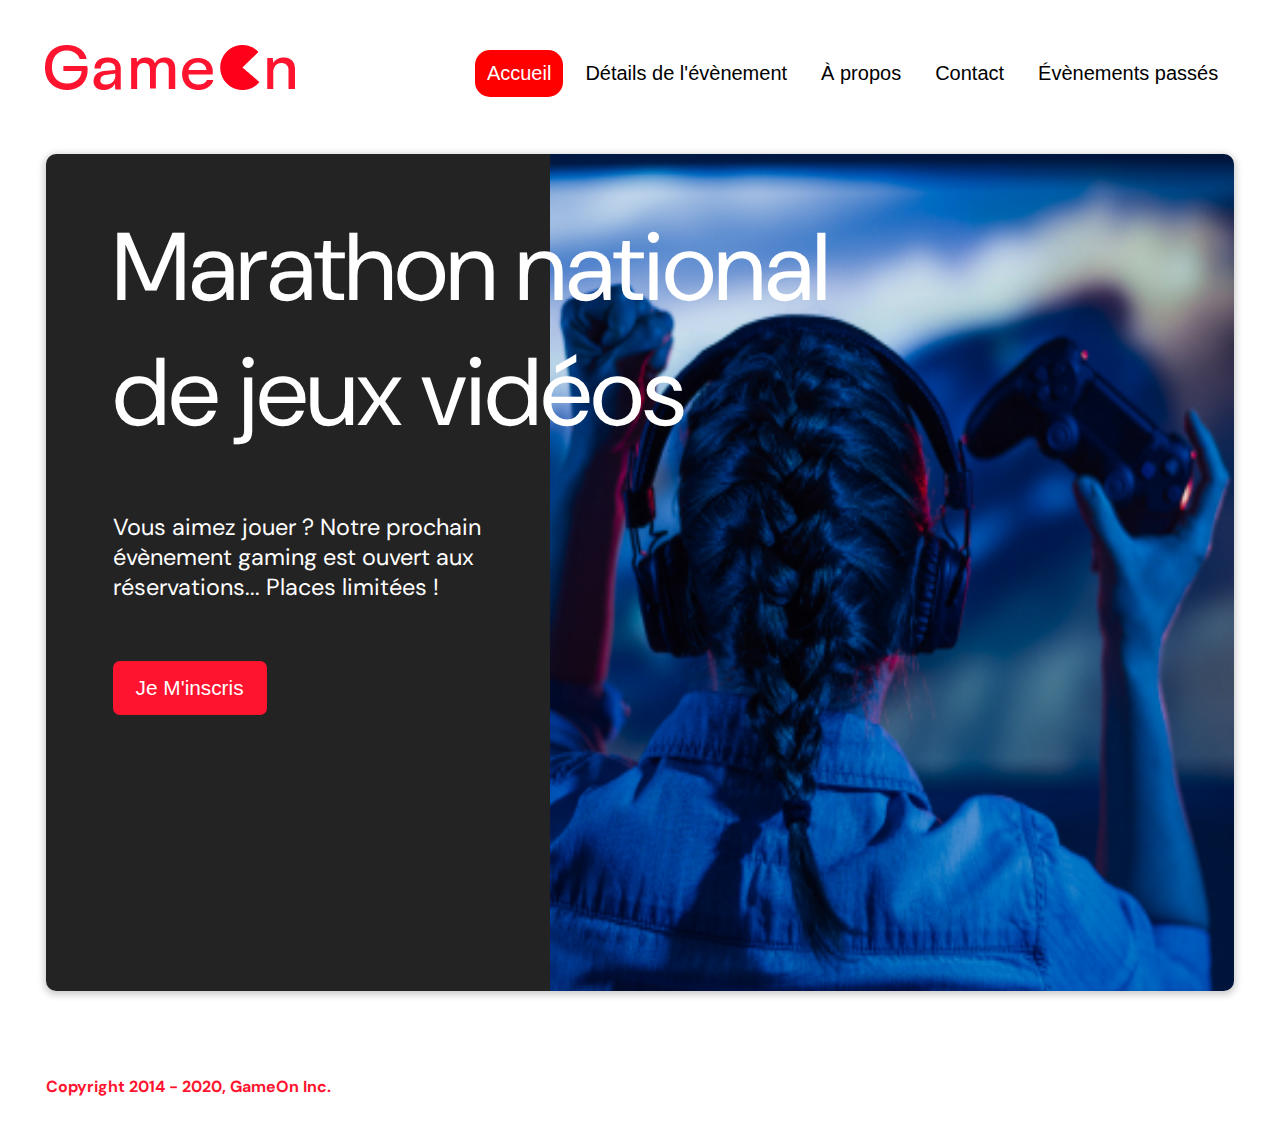
==== index.html @ ac8b0df8 "modif responsive" ====
<!DOCTYPE html>
<html lang="en">
  <head>
    <meta charset="utf-8" />
    <title>Reservation</title>
    <meta name="viewport" content="width=device-width,initial-scale=1" />
    <link rel="stylesheet" href="modal.css" />
    <link
      rel="stylesheet"
      href="https://cdnjs.cloudflare.com/ajax/libs/font-awesome/4.7.0/css/font-awesome.min.css"
    />
    <link
      href="https://fonts.googleapis.com/css?family=DM+Sans"
      rel="stylesheet"
    />
  </head>

  <body>
    <div class="topnav" id="myTopnav">
      <div class="header-logo">
        <img src="Logo.png" alt="logo of GameOn" />
      </div>
      <div class="main-navbar">
        <a href="#" class="active"><span>Accueil</span></a>
        <a href="#"><span>Détails de l'évènement</span></a>
        <a href="#"><span>À propos</span></a>
        <a href="#"><span>Contact</span></a>
        <a href="#"><span>Évènements passés</span></a>
        <a href="javascript:void(0);" class="icon" onclick="editNav()">
          <i class="fa fa-bars"></i>
        </a>
      </div>
    </div>
    <main>
      <div class="hero-section">
        <div class="hero-content">
          <h1 class="hero-headline">
            Marathon national
            <br />
            de jeux vidéos
          </h1>
          <p class="hero-text">
            Vous aimez jouer ? Notre prochain évènement gaming est ouvert aux
            réservations... Places limitées !
          </p>
          <button class="btn-signup modal-btn">je m'inscris</button>
        </div>
        <div class="hero-img">
          <img src="./bg_img.jpg" alt="img" />
        </div>
        <button class="btn-signup modal-btn">je m'inscris</button>
      </div>

      <div class="bground">
        <div class="content">
          <span class="close"></span>
          <div class="modal-body modal-confirm">
            Merci pour votre inscription!
            <form
              name="reserve"
              onsubmit="event => validate(event);"
              novalidate
            >
              <input class="btn-submit" type="submit" value="Close" />
            </form>
          </div>

          <div class="modal-body modal-form">
            <form
              name="reserve"
              onsubmit="event => validate(event);"
              novalidate
            >
              <div class="formData">
                <label for="first">Prénom</label>
                <br />
                <input
                  class="text-control"
                  type="text"
                  id="first"
                  name="first"
                  placeholder="ex:Pierre"
                />
                <span class="firstName error">
                  * Veuillez entrer 2 caractères ou plus pour le champ du
                  prénom.
                </span>
                <br />
              </div>
              <div class="formData">
                <label for="last">Nom</label>
                <br />
                <input
                  class="text-control"
                  type="text"
                  id="last"
                  name="last"
                  placeholder="ex: Dupont"
                />
                <span class="lastName error">
                  * Veuillez entrer 2 caractères ou plus pour le champ du nom.
                </span>
                <br />
              </div>
              <div class="formData">
                <label for="email">E-mail</label>
                <br />
                <input
                  class="text-control"
                  type="email"
                  id="email"
                  name="email"
                  placeholder="ex: pierre.dupont@yahoo.com"
                />
                <span class="myEmail error">
                  * Veuillez entrer une adresse email valide.
                </span>
                <br />
              </div>
              <div class="formData">
                <label for="birthdate">Date de naissance</label>
                <br />
                <input
                  class="text-control"
                  type="date"
                  id="birthdate"
                  name="birthdate"
                />
                <br />
                <span class="mybirthdate error">
                  * Vous devez entrer votre date de naissance.
                </span>
                <br />
              </div>
              <div class="formData">
                <label>
                  À combien de tournois GameOn avez-vous déjà participé ?
                </label>
                <br />
                <input
                  type="number"
                  class="text-control"
                  id="quantity"
                  name="quantity"
                />
                <br />
                <span class="myQuantityTournament error">
                  * Indiquer au moins un "0" si c'est votre première fois.
                </span>
              </div>
              <p class="text-label">Quelles villes ?</p>
              <div class="formData">
                <input
                  class="checkbox-input"
                  type="radio"
                  id="location1"
                  name="location"
                  value="New York"
                />
                <label class="checkbox-label" for="location1">
                  <span class="checkbox-icon"></span>
                  New York
                </label>
                <input
                  class="checkbox-input"
                  type="radio"
                  id="location2"
                  name="location"
                  value="San Francisco"
                />
                <label class="checkbox-label" for="location2">
                  <span class="checkbox-icon"></span>
                  San Francisco
                </label>
                <input
                  class="checkbox-input"
                  type="radio"
                  id="location3"
                  name="location"
                  value="Seattle"
                />
                <label class="checkbox-label" for="location3">
                  <span class="checkbox-icon"></span>
                  Seattle
                </label>
                <input
                  class="checkbox-input"
                  type="radio"
                  id="location4"
                  name="location"
                  value="Chicago"
                />
                <label class="checkbox-label" for="location4">
                  <span class="checkbox-icon"></span>
                  Chicago
                </label>
                <input
                  class="checkbox-input"
                  type="radio"
                  id="location5"
                  name="location"
                  value="Boston"
                />
                <label class="checkbox-label" for="location5">
                  <span class="checkbox-icon"></span>
                  Boston
                </label>
                <input
                  class="checkbox-input"
                  type="radio"
                  id="location6"
                  name="location"
                  value="Portland"
                />
                <label class="checkbox-label" for="location6">
                  <span class="checkbox-icon"></span>
                  Portland
                </label>
                <br />
                <span class="myLocation error">
                  * Vous devez entrer une ville malgré tout.
                </span>
              </div>

              <div class="formData">
                <input
                  class="checkbox-input"
                  type="checkbox"
                  id="checkbox1"
                  checked
                />
                <label class="checkbox2-label" for="checkbox1">
                  <span class="checkbox-icon"></span>
                  J'ai lu et accepté les conditions d'utilisation.
                </label>
                <br />
                <input class="checkbox-input" type="checkbox" id="checkbox2" />
                <label class="checkbox2-label" for="checkbox2">
                  <span class="checkbox-icon"></span>
                  Je Je souhaite être prévenu des prochains évènements.
                </label>
                <br />
              </div>

              <input class="btn-submit" type="submit" value="C'est parti" />
            </form>
          </div>
        </div>
      </div>

      <div class="success">
        <div class="content">
          <span class="close"></span>
          <div class="modal-body">
            Merci pour votre inscription
            <form name="reserve" onsubmit="event =>  validate(event);" novalidate>
              <input class="btn-submit" type="submit" value="Close" />
            </form>
          </div>
        </div>
      </div>
    </main>
    <footer>
      <p class="copyrights">Copyright 2014 - 2020, GameOn Inc.</p>
    </footer>
    <script src="modal.js"></script>
  </body>
</html>
---- modal.css ----
:root {
  --font-default: 'DM Sans', Arial, Helvetica, sans-serif;
  --font-slab: var(--font-default);
  --modal-duration: 0.8s;
}
* {
  box-sizing: border-box;
  margin: 0;
  padding: 0;
}
/* Landing Page */

body {
  margin: 0;
  display: flex;
  flex-direction: column;
  background-image: url('background.png');
  font-family: var(--font-default);
  font-size: 18px;
  max-width: 1300px;
  margin: 0 auto;
}

p {
  margin-bottom: 0;
  padding: 0.5vw;
}

img {
  /* padding-right: 1rem; */
  width: auto;
  height: auto;
}

.topnav {
  overflow: hidden;
  margin: 3.5%;
}
.header-logo {
  float: left;
}
.main-navbar {
  float: right;
}
.topnav a {
  float: left;
  display: block;
  color: #000000;
  text-align: center;
  padding: 12px 12px;
  margin: 5px;
  text-decoration: none;
  font-size: 20px;
  font-family: Roboto, sans-serif;
}

.topnav a:hover {
  background-color: #ff0000;
  color: #ffffff;
  border-radius: 15px;
}

.topnav a.active {
  background-color: #ff0000;
  color: #ffffff;
  border-radius: 15px;
}

.topnav .icon {
  display: none;
}

@media screen and (max-width: 768px) {
  .topnav a {
    display: none;
  }
  .topnav a.icon {
    float: right;
    display: block;
  }
}

@media screen and (max-width: 768px) {
  .topnav.responsive {
    position: relative;
  }
  .topnav.responsive .icon {
    position: absolute;
    right: 0;
    top: 0;
  }
  .topnav.responsive a {
    float: none;
    display: block;
    text-align: left;
  }
}

main {
  font-size: 130%;
  font-weight: bolder;
  color: black;
  padding-top: 0.5vw;
  padding-left: 2vw;
  padding-right: 2vw;
  margin: 1px 20px 15px;
  border-radius: 2rem;
  text-align: justify;
}

.modal-btn {
  font-size: 145%;
  background: #fe142f;
  display: flex;
  margin: auto;
  padding: 2em;
  color: #fff;
  padding: 0.75rem 2.5rem;
  border-radius: 1rem;
  cursor: pointer;
}

.modal-btn:hover {
  background: #3876ac;
}

.footer {
  margin: 20px;
  padding: 10px;
  font-family: var(--font-slab);
}

/* Modal form */

.button {
  background: #fe142f;
  margin-top: 0.5em;
  padding: 1em;
  color: #fff;
  border-radius: 15px;
  cursor: pointer;
  font-size: 16px;
}

.button:hover {
  background: #3876ac;
}

.smFont {
  font-size: 16px;
}

.bground {
  display: none;
  position: fixed;
  z-index: 1;
  left: 0;
  top: 0;
  height: 100%;
  width: 100%;
  overflow: auto;
  background-color: rgba(26, 39, 156, 0.4);
}

.success {
  display: none;
  position: fixed;
  z-index: 1;
  left: 0;
  top: 0;
  height: 100%;
  width: 100%;
  overflow: auto;
  background-color: rgba(26, 39, 156, 0.4);
  .hide {
  }
}

.content {
  margin: 5% auto;
  width: 100%;
  max-width: 500px;
  animation-name: modalopen;
  animation-duration: var(--modal-duration);
  background: #232323;
  border-radius: 10px;
  overflow: hidden;
  position: relative;
  color: #fff;
  padding-top: 10px;
}

.modal-body {
  padding: 15px 8%;
  margin: 15px auto;
}

.modal-confirm {
  display: none;
}

label {
  font-family: var(--font-default);
  font-size: 17px;
  font-weight: normal;
  display: inline-block;
  margin-bottom: 11px;
}
input {
  padding: 8px;
  border: 0.8px solid #ccc;
  outline: none;
}
.text-control {
  margin: 0;
  padding: 8px;
  width: 100%;
  border-radius: 8px;
  font-size: 20px;
  height: 48px;
}
.formData[data-error]::after {
  content: attr(data-error);
  font-size: 0.4em;
  color: #e54858;
  display: block;
  margin-top: 7px;
  margin-bottom: 7px;
  text-align: right;
  line-height: 0.3;
  opacity: 0;
  transition: 0.3s;
}
.formData[data-error-visible='true']::after {
  opacity: 1;
}
.formData[data-error-visible='true'] .text-control {
  border: 2px solid #e54858;
}

input[data-error]::after {
  content: attr(data-error);
  font-size: 0.4em;
  color: red;
}

/* Ajouter validation ou messages d'erreur #3 */

.error {
  display: none;
  color: red;
  font-size: 0.4em;
}

.checkbox-label,
.checkbox2-label {
  position: relative;
  margin-left: 36px;
  font-size: 12px;
  font-weight: normal;
}
.checkbox-label .checkbox-icon,
.checkbox2-label .checkbox-icon {
  display: block;
  width: 20px;
  height: 20px;
  border: 2px solid #279e7a;
  border-radius: 50%;
  text-indent: 29px;
  white-space: nowrap;
  position: absolute;
  left: -30px;
  top: -1px;
  transition: 0.3s;
}
.checkbox-label .checkbox-icon::after,
.checkbox2-label .checkbox-icon::after {
  content: '';
  width: 13px;
  height: 13px;
  background-color: #279e7a;
  border-radius: 50%;
  text-indent: 29px;
  white-space: nowrap;
  position: absolute;
  left: 50%;
  top: 50%;
  transform: translate(-50%, -50%);
  transition: 0.3s;
  opacity: 0;
}
.checkbox-input {
  display: none;
}
.checkbox-input:checked + .checkbox-label .checkbox-icon::after,
.checkbox-input:checked + .checkbox2-label .checkbox-icon::after {
  opacity: 1;
}
.checkbox-input:checked + .checkbox2-label .checkbox-icon {
  background: #279e7a;
}
.checkbox2-label .checkbox-icon {
  border-radius: 4px;
  border: 0;
  background: #c4c4c4;
}
.checkbox2-label .checkbox-icon::after {
  width: 7px;
  height: 4px;
  border-radius: 2px;
  background: transparent;
  border: 2px solid transparent;
  border-bottom-color: #fff;
  border-left-color: #fff;
  transform: rotate(-55deg);
  left: 21%;
  top: 19%;
}
.close {
  position: absolute;
  right: 15px;
  top: 15px;
  width: 32px;
  height: 32px;
  opacity: 1;
  cursor: pointer;
  transform: scale(0.7);
}
.close:before,
.close:after {
  position: absolute;
  left: 15px;
  content: ' ';
  height: 33px;
  width: 3px;
  background-color: #fff;
}
.close:before {
  transform: rotate(45deg);
}
.close:after {
  transform: rotate(-45deg);
}
.btn-submit,
.btn-signup {
  background: #fe142f;
  display: block;
  margin: 0 auto;
  border-radius: 7px;
  font-size: 1rem;
  padding: 12px 82px;
  color: #fff;
  cursor: pointer;
  border: 0;
}
/* custom select styles */
.custom-select {
  position: relative;
  font-family: Arial;
  font-size: 1.1rem;
  font-weight: normal;
}

.custom-select select {
  display: none;
}
.select-selected {
  background-color: #fff;
}

/* Style the arrow inside the select element: */
.select-selected:after {
  position: absolute;
  content: '';
  top: 10px;
  right: 13px;
  width: 11px;
  height: 11px;
  border: 3px solid transparent;
  border-bottom-color: #f00;
  border-left-color: #f00;
  transform: rotate(-48deg);
  border-radius: 5px 0 5px 0;
}

/* Point the arrow upwards when the select box is open (active): */
.select-selected.select-arrow-active:after {
  transform: rotate(135deg);
  top: 13px;
}

.select-items div,
.select-selected {
  color: #000;
  padding: 11px 16px;
  border: 1px solid transparent;
  border-color: transparent transparent rgba(0, 0, 0, 0.1) transparent;
  cursor: pointer;
  border-radius: 8px;
  height: 48px;
}

/* Style items (options): */
.select-items {
  position: absolute;
  background-color: #fff;
  top: 89%;
  left: 0;
  right: 0;
  z-index: 99;
}

/* Hide the items when the select box is closed: */
.select-hide {
  display: none;
}

.select-items div:hover,
.same-as-selected {
  background-color: rgba(0, 0, 0, 0.1);
}
/* custom select end */
.text-label {
  font-weight: normal;
  font-size: 16px;
}
.hero-section {
  min-height: 93vh;
  border-radius: 10px;
  display: grid;
  grid-template-columns: repeat(12, 1fr);
  overflow: hidden;
  box-shadow: 0 2px 7px 2px rgba(0, 0, 0, 0.2);
  margin-bottom: 10px;
}
.hero-content {
  padding: 51px 67px;
  grid-column: span 4;
  background: #232323;
  color: #fff;
  position: relative;
  text-align: left;
  min-width: 424px;
}
.hero-content::after {
  content: '';
  width: 100%;
  height: 100%;
  background: #232323;
  position: absolute;
  right: -80px;
  top: 0;
}
.hero-content > * {
  position: relative;
  z-index: 1;
}
.hero-headline {
  font-size: 6rem;
  font-weight: normal;
  white-space: nowrap;
}
.hero-text {
  width: 146%;
  font-weight: normal;
  margin-top: 57px;
  padding: 0;
}
.btn-signup {
  outline: none;
  text-transform: capitalize;
  font-size: 1.3rem;
  padding: 15px 23px;
  margin: 0;
  margin-top: 59px;
}
.hero-img {
  grid-column: span 8;
}
.hero-img img {
  width: 100%;
  height: 100%;
  display: block;
  padding: 0;
}
.copyrights {
  color: #fe142f;
  padding: 0;
  font-size: 1rem;
  margin: 60px 0 30px;
  font-weight: bolder;
}
.hero-section > .btn-signup {
  display: none;
}
footer {
  padding-left: 2vw;
  padding-right: 2vw;
  margin: 0 20px;
}
@media screen and (max-width: 800px) {
  .hero-section {
    display: block;
    box-shadow: unset;
  }
  .hero-content {
    background: #fff;
    color: #000;
    padding: 20px;
  }
  .hero-content::after {
    content: unset;
  }
  .hero-content .btn-signup {
    display: none;
  }

  /* modif */
  /* .hero-headline {
    font-size: 4.5rem;
    white-space: normal;
  } */

  .hero-headline {
    font-size: 3rem;
    white-space: normal;
  }
  .hero-text {
    width: unset;
    font-size: 1.5rem;
  }
  .hero-img img {
    border-radius: 10px;
    margin-top: 40px;
  }
  .hero-section > .btn-signup {
    display: block;
    margin: 32px auto 10px;
    padding: 12px 35px;
  }
  .copyrights {
    margin-top: 50px;
    text-align: center;
  }
}

@keyframes modalopen {
  from {
    opacity: 0;
    transform: translateY(-150px);
  }
  to {
    opacity: 1;
  }
}

/* ajouts css pour fidèle representation maquettes. */

.fa {
  color: #ff0000;
  /* width: 19px; */
  /* height: 13.5px; */
}

@media screen and (max-width: 414px) {
  body {
    margin-top: 33px;
    margin-left: 30px;
    margin-right: 30px;
    margin-bottom: 20px;
  }

  main {
    font-size: 120%;
    font-weight: bolder;
    color: black;
    padding: 0px;
    margin: 0px;
    border-radius: 2rem;
    text-align: justify;
  }

  #myTopnav {
    padding-bottom: 20px;
  }

  .topnav {
    margin: 0;
  }

  .topnav .fa {
    margin: none;
    /* color: #ffffff; */
  }

  .topnav a {
    display: none;
    padding: 5px 5px;
  }
  .topnav a.icon {
    float: right;
    display: block;
    /* margin-top: -15px; */
  }
  .topnav.responsive .icon .fa {
    color: #fff;
  }

  /* modif */
  img {
    margin-top: 8px;
    width: 103px;
    height: 19px;
  }

  .hero-content {
    font-weight: 500;
    font-size: 3rem;
    padding: 0;
    /* padding-top: 30px; */
  }
  .hero-headline {
    font-size: 2.5rem;
    white-space: wrap;
  }

  p.hero-text {
    font-weight: 400;
    font-size: 13px;
  }
  /* .modal-body {
    position: absolute;
    left: 0%;
    right: 0%;
    top: 10.73%;
    bottom: 0%;
  } */
}
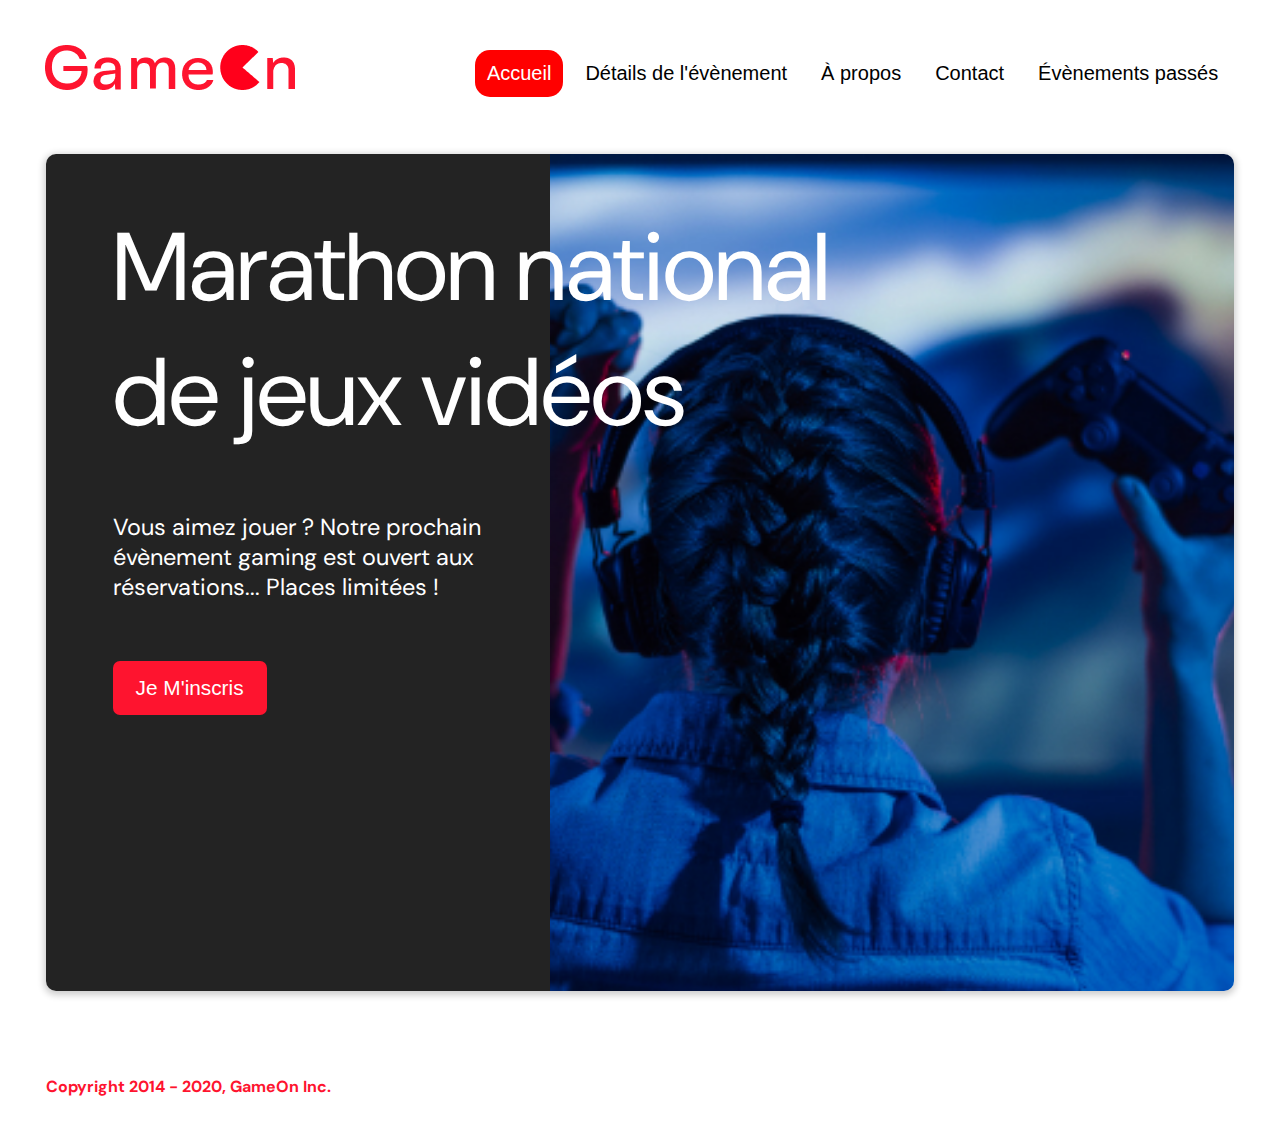
==== commit db638158: "finish" ====
--- a/index.html
+++ b/index.html
@@ -13,6 +13,7 @@
       href="https://fonts.googleapis.com/css?family=DM+Sans"
       rel="stylesheet"
     />
+    <link rel="icon" type="image/png" href="favicon.png" />
   </head>
 
   <body>
@@ -51,26 +52,11 @@
         <button class="btn-signup modal-btn">je m'inscris</button>
       </div>
 
-      <div class="bground">
+      <div class="bground modal-form">
         <div class="content">
           <span class="close"></span>
-          <div class="modal-body modal-confirm">
-            Merci pour votre inscription!
-            <form
-              name="reserve"
-              onsubmit="event => validate(event);"
-              novalidate
-            >
-              <input class="btn-submit" type="submit" value="Close" />
-            </form>
-          </div>
-
-          <div class="modal-body modal-form">
-            <form
-              name="reserve"
-              onsubmit="event => validate(event);"
-              novalidate
-            >
+          <div class="modal-body">
+            <form name="reserve" class="modal-inscription-form" novalidate>
               <div class="formData">
                 <label for="first">Prénom</label>
                 <br />
@@ -223,17 +209,15 @@
               </div>
 
               <div class="formData">
-                <input
-                  class="checkbox-input"
-                  type="checkbox"
-                  id="checkbox1"
-                  checked
-                />
+                <input class="checkbox-input" type="checkbox" id="checkbox1" name="checkbox1" />
                 <label class="checkbox2-label" for="checkbox1">
-                  <span class="checkbox-icon"></span>
+                  <span class="checkbox-icon accept"></span>
                   J'ai lu et accepté les conditions d'utilisation.
                 </label>
                 <br />
+                <span class="myAcceptCondition error">
+                  * Vous devez acceptez les conditions d'utilisation.
+                </span>
                 <input class="checkbox-input" type="checkbox" id="checkbox2" />
                 <label class="checkbox2-label" for="checkbox2">
                   <span class="checkbox-icon"></span>
@@ -247,15 +231,19 @@
           </div>
         </div>
       </div>
-
-      <div class="success">
+      <div class="bground modal-confirm">
         <div class="content">
+          <!-- <button class="modal-btn">Fermer</button> -->
           <span class="close"></span>
           <div class="modal-body">
-            Merci pour votre inscription
-            <form name="reserve" onsubmit="event =>  validate(event);" novalidate>
-              <input class="btn-submit" type="submit" value="Close" />
-            </form>
+            <div class="modal-success">
+              <span class="thanks">
+                Merci d'avoir soumis votre inscription!
+              </span>
+              <button class="btn-close">Fermer</button>
+
+              <!-- <input class="btn-close" type="submit" value="Close" /> -->
+            </div>
           </div>
         </div>
       </div>
--- a/modal.css
+++ b/modal.css
@@ -3,11 +3,13 @@
   --font-slab: var(--font-default);
   --modal-duration: 0.8s;
 }
+
 * {
   box-sizing: border-box;
   margin: 0;
   padding: 0;
 }
+
 /* Landing Page */
 
 body {
@@ -36,12 +38,15 @@
   overflow: hidden;
   margin: 3.5%;
 }
+
 .header-logo {
   float: left;
 }
+
 .main-navbar {
   float: right;
 }
+
 .topnav a {
   float: left;
   display: block;
@@ -74,6 +79,7 @@
   .topnav a {
     display: none;
   }
+
   .topnav a.icon {
     float: right;
     display: block;
@@ -84,11 +90,13 @@
   .topnav.responsive {
     position: relative;
   }
+
   .topnav.responsive .icon {
     position: absolute;
     right: 0;
     top: 0;
   }
+
   .topnav.responsive a {
     float: none;
     display: block;
@@ -105,7 +113,7 @@
   padding-right: 2vw;
   margin: 1px 20px 15px;
   border-radius: 2rem;
-  text-align: justify;
+  text-align: left;
 }
 
 .modal-btn {
@@ -132,7 +140,7 @@
 
 /* Modal form */
 
-.button {
+/* .button {
   background: #fe142f;
   margin-top: 0.5em;
   padding: 1em;
@@ -140,7 +148,7 @@
   border-radius: 15px;
   cursor: pointer;
   font-size: 16px;
-}
+} */
 
 .button:hover {
   background: #3876ac;
@@ -172,8 +180,6 @@
   width: 100%;
   overflow: auto;
   background-color: rgba(26, 39, 156, 0.4);
-  .hide {
-  }
 }
 
 .content {
@@ -190,13 +196,14 @@
   padding-top: 10px;
 }
 
+/* modif */
 .modal-body {
-  padding: 15px 8%;
+  padding: 15px 50px;
   margin: 15px auto;
-}
-
-.modal-confirm {
-  display: none;
+  min-height: 740px;
+  display: flex;
+  flex-direction: column;
+  justify-content: space-between;
 }
 
 label {
@@ -206,11 +213,13 @@
   display: inline-block;
   margin-bottom: 11px;
 }
+
 input {
   padding: 8px;
   border: 0.8px solid #ccc;
   outline: none;
 }
+
 .text-control {
   margin: 0;
   padding: 8px;
@@ -219,6 +228,7 @@
   font-size: 20px;
   height: 48px;
 }
+
 .formData[data-error]::after {
   content: attr(data-error);
   font-size: 0.4em;
@@ -231,9 +241,11 @@
   opacity: 0;
   transition: 0.3s;
 }
+
 .formData[data-error-visible='true']::after {
   opacity: 1;
 }
+
 .formData[data-error-visible='true'] .text-control {
   border: 2px solid #e54858;
 }
@@ -259,6 +271,7 @@
   font-size: 12px;
   font-weight: normal;
 }
+
 .checkbox-label .checkbox-icon,
 .checkbox2-label .checkbox-icon {
   display: block;
@@ -273,6 +286,7 @@
   top: -1px;
   transition: 0.3s;
 }
+
 .checkbox-label .checkbox-icon::after,
 .checkbox2-label .checkbox-icon::after {
   content: '';
@@ -289,21 +303,26 @@
   transition: 0.3s;
   opacity: 0;
 }
+
 .checkbox-input {
   display: none;
 }
+
 .checkbox-input:checked + .checkbox-label .checkbox-icon::after,
 .checkbox-input:checked + .checkbox2-label .checkbox-icon::after {
   opacity: 1;
 }
+
 .checkbox-input:checked + .checkbox2-label .checkbox-icon {
   background: #279e7a;
 }
+
 .checkbox2-label .checkbox-icon {
   border-radius: 4px;
   border: 0;
   background: #c4c4c4;
 }
+
 .checkbox2-label .checkbox-icon::after {
   width: 7px;
   height: 4px;
@@ -316,6 +335,7 @@
   left: 21%;
   top: 19%;
 }
+
 .close {
   position: absolute;
   right: 15px;
@@ -326,6 +346,7 @@
   cursor: pointer;
   transform: scale(0.7);
 }
+
 .close:before,
 .close:after {
   position: absolute;
@@ -335,14 +356,18 @@
   width: 3px;
   background-color: #fff;
 }
+
 .close:before {
   transform: rotate(45deg);
 }
+
 .close:after {
   transform: rotate(-45deg);
 }
+
 .btn-submit,
-.btn-signup {
+.btn-signup
+{
   background: #fe142f;
   display: block;
   margin: 0 auto;
@@ -353,6 +378,33 @@
   cursor: pointer;
   border: 0;
 }
+
+.btn-close {
+
+  background: #fe142f;
+  display: block;
+  margin: 0 auto;
+  margin-top: 600px;
+
+  border-radius: 7px;
+  font-size: 1rem;
+  padding: 12px 82px;
+  color: #fff;
+  cursor: pointer;
+  border: 0;
+}
+
+/* span.thanks{
+
+  display: flex;
+
+
+
+
+} */
+
+
+
 /* custom select styles */
 .custom-select {
   position: relative;
@@ -364,6 +416,7 @@
 .custom-select select {
   display: none;
 }
+
 .select-selected {
   background-color: #fff;
 }
@@ -419,11 +472,13 @@
 .same-as-selected {
   background-color: rgba(0, 0, 0, 0.1);
 }
+
 /* custom select end */
 .text-label {
   font-weight: normal;
   font-size: 16px;
 }
+
 .hero-section {
   min-height: 93vh;
   border-radius: 10px;
@@ -433,6 +488,7 @@
   box-shadow: 0 2px 7px 2px rgba(0, 0, 0, 0.2);
   margin-bottom: 10px;
 }
+
 .hero-content {
   padding: 51px 67px;
   grid-column: span 4;
@@ -442,6 +498,7 @@
   text-align: left;
   min-width: 424px;
 }
+
 .hero-content::after {
   content: '';
   width: 100%;
@@ -451,21 +508,25 @@
   right: -80px;
   top: 0;
 }
+
 .hero-content > * {
   position: relative;
   z-index: 1;
 }
+
 .hero-headline {
   font-size: 6rem;
   font-weight: normal;
   white-space: nowrap;
 }
+
 .hero-text {
   width: 146%;
   font-weight: normal;
   margin-top: 57px;
   padding: 0;
 }
+
 .btn-signup {
   outline: none;
   text-transform: capitalize;
@@ -474,15 +535,19 @@
   margin: 0;
   margin-top: 59px;
 }
+
 .hero-img {
   grid-column: span 8;
 }
+
 .hero-img img {
   width: 100%;
   height: 100%;
   display: block;
   padding: 0;
-}
+  object-fit: cover;
+}
+
 .copyrights {
   color: #fe142f;
   padding: 0;
@@ -490,27 +555,33 @@
   margin: 60px 0 30px;
   font-weight: bolder;
 }
+
 .hero-section > .btn-signup {
   display: none;
 }
+
 footer {
   padding-left: 2vw;
   padding-right: 2vw;
   margin: 0 20px;
 }
+
 @media screen and (max-width: 800px) {
   .hero-section {
     display: block;
     box-shadow: unset;
   }
+
   .hero-content {
     background: #fff;
     color: #000;
     padding: 20px;
   }
+
   .hero-content::after {
     content: unset;
   }
+
   .hero-content .btn-signup {
     display: none;
   }
@@ -525,19 +596,29 @@
     font-size: 3rem;
     white-space: normal;
   }
+
   .hero-text {
     width: unset;
     font-size: 1.5rem;
   }
+
+  /* p.hero-text {
+    font-weight: 400;
+    font-size: 24px;
+    padding-right: px;
+  } */
+
   .hero-img img {
     border-radius: 10px;
     margin-top: 40px;
   }
+
   .hero-section > .btn-signup {
     display: block;
     margin: 32px auto 10px;
     padding: 12px 35px;
   }
+
   .copyrights {
     margin-top: 50px;
     text-align: center;
@@ -549,6 +630,7 @@
     opacity: 0;
     transform: translateY(-150px);
   }
+
   to {
     opacity: 1;
   }
@@ -589,19 +671,21 @@
   }
 
   .topnav .fa {
-    margin: none;
-    /* color: #ffffff; */
-  }
-
+    margin: auto;
+  }
+
+  
+  
   .topnav a {
     display: none;
     padding: 5px 5px;
   }
+
   .topnav a.icon {
     float: right;
     display: block;
-    /* margin-top: -15px; */
-  }
+  }
+
   .topnav.responsive .icon .fa {
     color: #fff;
   }
@@ -613,26 +697,29 @@
     height: 19px;
   }
 
+  .hero-section {
+    min-height: 24vh;
+    border-radius: 10px;
+    overflow: hidden;
+}
+
   .hero-content {
     font-weight: 500;
     font-size: 3rem;
     padding: 0;
-    /* padding-top: 30px; */
-  }
+    padding-top: 30px;
+
+  }
+
   .hero-headline {
-    font-size: 2.5rem;
-    white-space: wrap;
-  }
+    font-size: 2rem;
+  }
+
+
 
   p.hero-text {
     font-weight: 400;
-    font-size: 13px;
-  }
-  /* .modal-body {
-    position: absolute;
-    left: 0%;
-    right: 0%;
-    top: 10.73%;
-    bottom: 0%;
-  } */
-}
+    font-size: 14px;
+    padding-right: 105px;
+  }
+}
